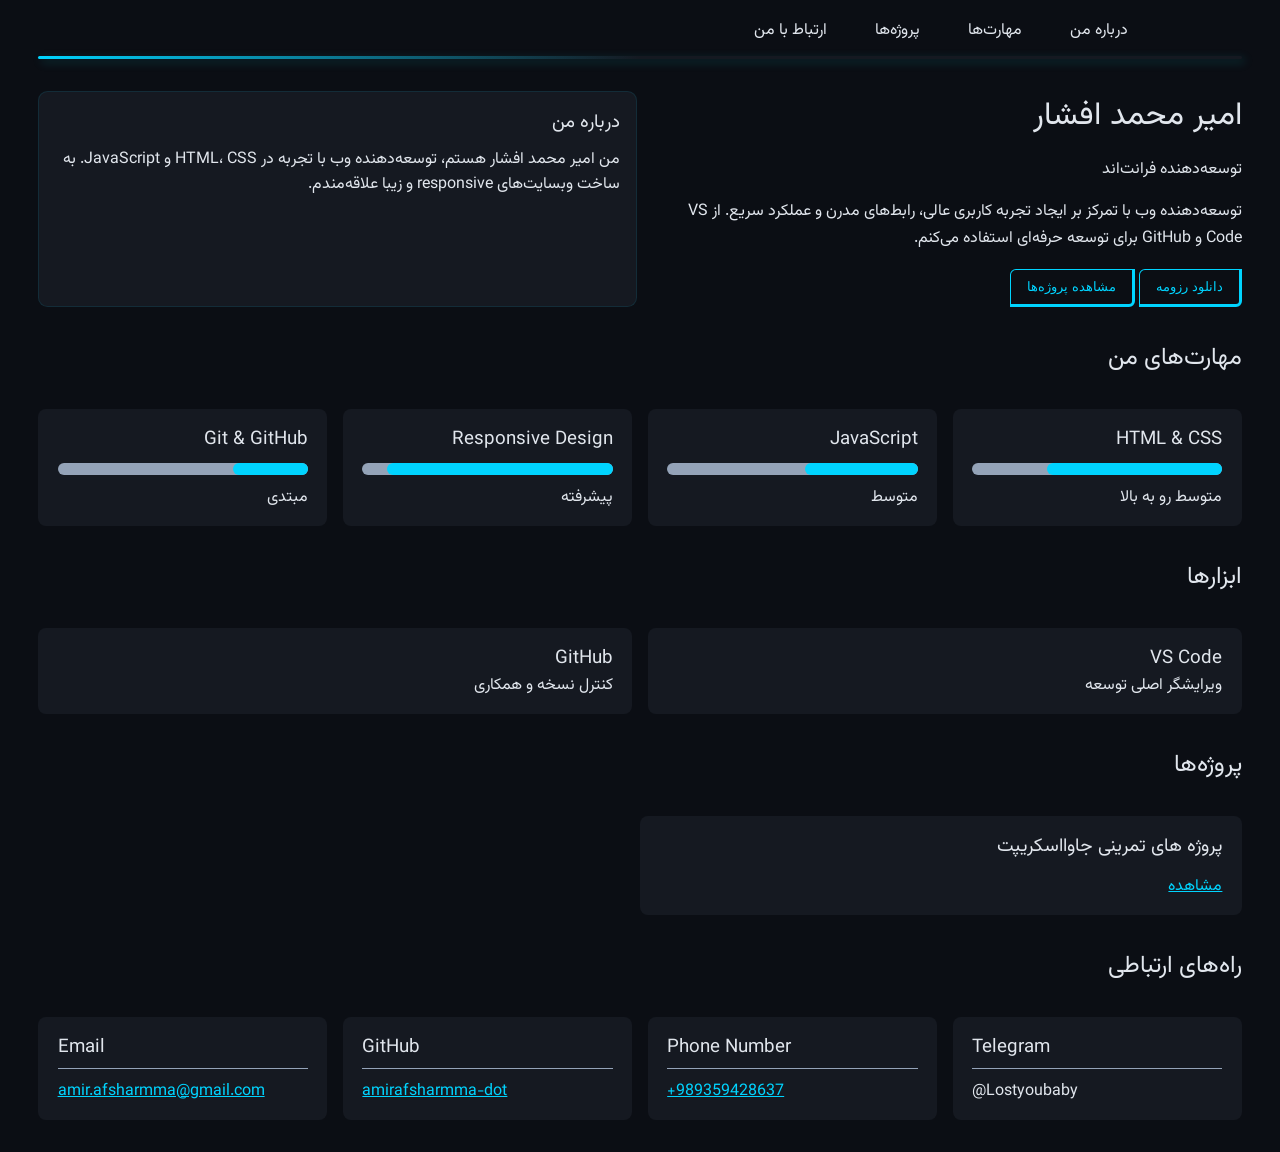
==== index.html @ 86a9af2e "Add files via upload" ====
<!doctype html>
<html lang="fa" dir="rtl">
  <head>
    <meta charset="UTF-8" />
    <meta name="viewport" content="width=device-width, initial-scale=1.0" />
    <title>امیر محمد افشار | توسعه‌دهنده وب</title>
    <link rel="stylesheet" href="./assets/css/style.css" />
    <link rel="stylesheet" href="./assets/fonts/fonts.css" />
  </head>
  <body>
    <nav>
      <div class="nav-container">
        <ul id="nav-menu">
          <a href="#about">
            <li class="nav-item about-me">
              درباره من
              <div class="nav-underline"></div>
            </li>
          </a>
          <a href="#skills">
            <li class="nav-item skill">
              مهارت‌ها
              <div class="nav-underline"></div>
            </li>
          </a>
          <a href="#projects">
            <li class="nav-item project">
              پروژه‌ها
              <div class="nav-underline"></div>
            </li>
          </a>
          <a href="#contact">
            <li class="nav-item contact">
              ارتباط با من
              <div class="nav-underline"></div>
            </li>
          </a>
        </ul>
      </div>
    </nav>

    <header id="header">
      <div class="hero-section">
        <div class="hero-text">
          <h1>امیر محمد افشار</h1>
          <p>توسعه‌دهنده فرانت‌اند</p>
          <p>
            توسعه‌دهنده وب با تمرکز بر ایجاد تجربه کاربری عالی، رابط‌های مدرن و
            عملکرد سریع. از VS Code و GitHub برای توسعه حرفه‌ای استفاده می‌کنم.
          </p>
        </div>
        <div class="hero-buttons">
          <a href="امیر محمد افشار _ توسعه_دهنده وب.pdf" download>
            <button>دانلود رزومه</button>
          </a>
          <a href="#projects">
            <button>مشاهده پروژه‌ها</button>
          </a>
        </div>
      </div>

      <div class="about-section" id="about">
        <h3>درباره من</h3>
        <p>
          من امیر محمد افشار هستم، توسعه‌دهنده وب با تجربه در HTML، CSS و
          JavaScript. به ساخت وبسایت‌های responsive و زیبا علاقه‌مندم.
        </p>
      </div>
    </header>

    <main>
      <div class="skills-section" id="skills">
        <h2>مهارت‌های من</h2>
        <div class="cards-container">
          <div class="skill-card">
            <h3>HTML & CSS</h3>
            <div class="progress-container">
              <div class="progress-bar"></div>
            </div>
            <p>متوسط رو به بالا</p>
          </div>

          <div class="skill-card">
            <h3>JavaScript</h3>
            <div class="progress-container">
              <div class="progress-bar"></div>
            </div>
            <p>متوسط</p>
          </div>

          <div class="skill-card">
            <h3>Responsive Design</h3>
            <div class="progress-container">
              <div class="progress-bar"></div>
            </div>
            <p>پیشرفته</p>
          </div>

          <div class="skill-card">
            <h3>Git & GitHub</h3>
            <div class="progress-container">
              <div class="progress-bar"></div>
            </div>
            <p>مبتدی</p>
          </div>
        </div>
      </div>

      <div class="tools-section">
        <h2>ابزارها</h2>
        <div class="cards-container">
          <div class="tool-card">
            <h3>VS Code</h3>
            <p>ویرایشگر اصلی توسعه</p>
          </div>

          <div class="tool-card">
            <h3>GitHub</h3>
            <p>کنترل نسخه و همکاری</p>
          </div>
        </div>
      </div>

      <div class="projects-section" id="projects">
        <h2>پروژه‌ها</h2>
        <!-- <div class="cards-container"> -->

        <div class="project-card">
          <h3>پروژه های تمرینی جاوااسکریپت</h3>
          <a href="./Page2.html" target="_blank">مشاهده</a>
        </div>
        <!-- </div> -->
      </div>
    </main>

    <footer id="contact">
      <h2>راه‌های ارتباطی</h2>

      <div class="footer-items">
        <div class="items-card">
          <h3>Telegram</h3>
          <p>@Lostyoubaby</p>
        </div>
        <div class="items-card">
          <h3>Phone Number</h3>
          <a href="tel:+989359428637">+989359428637</a>
        </div>
        <div class="items-card">
          <h3>GitHub</h3>
          <a href="https://github.com/amirafsharmma-dot" target="_blank"
            >amirafsharmma-dot</a>
        </div>
        <div class="items-card">
          <h3>Email</h3>
          <a href="mailto:amir.afsharmma@gmail.com">amir.afsharmma@gmail.com</a>
        </div>
      </div>
    </footer>

    <script src="assets/javascript/main.js"></script>
  </body>
</html>
---- assets/css/style.css ----
@import url(../fonts/fonts.css);

:root {
    /* رنگ‌های اصلی تم */
    --bg-color: #0B0E14;
    /* پس‌زمینه اصلی */
    --card-bg: #151921;
    /* پس‌زمینه کارت‌ها/بخش‌ها */

    /* رنگ بنفش جدید */
    --accent-color: #00D4FF;
    /* رنگ بنفش درخشان (جایگزین آبی قبلی) */

    /* رنگ‌های متن */
    --text-main: #E1E6ED;
    /* متن اصلی */
    --text-muted: #94A3B8;
    /* متن‌های فرعی */

    /* سایه‌ها و بوردرها */
    --card-border: rgba(0, 212, 255, 0.1);
    --shadow-glow: 0 4px 20px rgba(0, 0, 0, 0.3);
    --shadow-glow2: 3px 3px 10px rgba(0, 179, 188, 0.3);
}

* {
    margin: 0;
    padding: 0;
    box-sizing: border-box;
    font-weight: 400;
}

html {
    scroll-behavior: smooth;
    scroll-padding-top: 100px;
}

body {
    background-color: var(--bg-color);
    width: 94%;
    margin: 0 auto 2rem;
    color: var(--text-main);
    font-family: "Vazir";
}

a {
    text-decoration: none;
    color: var(--text-main);
}

li {
    list-style-type: none;
}

.animation {
    animation: sectionHighlight 1s ease;
}

@keyframes sectionHighlight {
    0% {
        opacity: 1;
        transform: translateY(0);
        /* transform: scale(1); */
    }

    50% {
        opacity: 0.7;
        transform: translateY(-20px);
        /* transform: scale(1.02); */
    }

    100% {
        opacity: 1;
        transform: translateY(0);
        /* transform: scale(1); */
    }
}

.nav-container {
    background: linear-gradient(90deg, var(--accent-color), var(--card-bg) 50%);
    box-shadow: var(--shadow-glow2);
    padding: .1rem 0;
    margin: 3.5rem 0 2rem;
    border-radius: 2px;
    position: relative;
}


#nav-menu {
    display: flex;
    gap: 3rem;

    position: absolute;
    bottom: .5rem;
    right: 25%;
    transform: translateX(50%);
}

.nav-container li {
    list-style-type: none;
    cursor: pointer;
}

.nav-underline {
    width: 0;
    height: 3px;
    border-radius: 6px;
    background-color: var(--accent-color);
    transition: all .6s ease;
    margin-top: 5px;
}

.nav-item.active {
    color: var(--accent-color);
    transition: all .6s ease;

}

.nav-item.active .nav-underline {
    width: 100%;
}

header {
    display: flex;
    gap: 2rem;
}

.about-section {
    padding: 1rem;
    border: 1px solid var(--card-border);
    background-color: var(--card-bg);
    border-radius: .6rem;
}

.about-section p {
    margin-top: 0.6rem;
    color: var(--text-main);
}

.hero-section {
    display: flex;
    flex-direction: column;
}

.hero-text p:nth-child(3) {
    line-height: 1.7;
}

.hero-text p:nth-child(2) {
    margin: 1rem 0;
}

.hero-buttons {
    margin: 1rem 0 0;
}

.hero-buttons button {
    background: none;
    padding: .6rem 1rem;
    color: var(--accent-color);
    border: 1px solid var(--accent-color);
    border-right: 3px solid var(--accent-color);
    border-bottom: 3px solid var(--accent-color);

    border-bottom-right-radius: 6px;
    border-top-left-radius: 6px;
    cursor: pointer;
}

.cards-container {
    display: flex;
    justify-content: center;
    gap: 2rem;
    margin: 1rem 0;
}

.skills-section h2,
.tools-section h2,
.projects-section h2 {
    margin: 2rem 0;
}

.skill-card,
.tool-card,
.project-card {
    background-color: var(--card-bg);
    padding: 1rem 1.2rem;
    border-radius: 8px;
    width: 100%;
}

.project-card {
    width: 50%;
}

.progress-container {
    background-color: var(--text-muted);
    border-radius: 8px;
    margin: .6rem 0;
    height: 12px;
}

.progress-bar {
    width: 0%;
    height: 100%;
    transition: width .8s ease-in-out .3s;
    background-color: var(--accent-color);
    border-radius: 8px;
}

.projects-section .project-card h3 {
    margin: 0 0 .8rem;
}

.project-card a {
    text-decoration: underline;
    color: var(--accent-color);
}

.cards-container {
    display: flex;
    gap: 1rem;
}

/* footer {
    margin: 0 1rem 2rem 0;
} */

footer h2 {
    margin: 2rem 0;
}

.footer-items {
    /* display: flex;
    justify-content: space-between; */
    /* gap: 3rem; */

    display: grid;
    grid-template-columns: repeat(4, 1fr);
    gap: 1rem;
}

.footer-items li {
    border: 2px solid var(--card-border);
    display: grid;
    grid-template-columns: repeat(5, 1fr);
    /* padding: .6rem .8rem; */
}

.items-card {
    background-color: var(--card-bg);
    padding: 1rem 1.2rem;
    border-radius: 8px;
    direction: ltr;
}

.items-card a {
    color: var(--accent-color);
    text-decoration: underline;
}

.items-card h3 {
    padding-bottom: .4rem;
    margin-bottom: .6rem;
    border-bottom: 1px solid var(--text-muted);
}

@media only screen and (max-width: 480px) {

    body {
        margin-bottom: 5rem;
    }

    #header {
        display: flex;
        flex-direction: column;
    }

    .cards-container {
        display: flex;
        flex-direction: column;
    }

    #contact {
        margin-bottom: 6rem;
    }

    .footer-items {
        display: flex;
        flex-direction: column;
    }

    #nav-menu {
        display: flex;
        gap: 1.4rem;
        position: fixed;
        border: 1px solid var(--accent-color);

        bottom: 2%;
        right: 50%;
        justify-content: center;
        /* transform: translateX(50%); */
        width: 90% !important;

        padding: 10px 0 3px;
        border-radius: 50px;
        z-index: 6;

        background: rgba(10, 10, 20, .2);
        backdrop-filter: blur(1rem);

        box-shadow: var(--shadow-glow2);
    }

    #nav-menu li {
        display: flex;
        align-items: center;
        flex-direction: column;
    }



}

@media only screen and (max-width: 768px) {
    body {
        margin-bottom: 2rem;
    }

    #nav-menu {
        display: flex;
        justify-content: center;
        /* position: relative; */
        right: 50%;

        width: 100%;
    }

    #header {
        display: flex;
        flex-direction: column;
    }

    .cards-container {
        display: flex;
        flex-direction: column;
    }

    .footer-items {
        display: flex;
        flex-direction: column;
    }

    .project-card {
        width: 100%;
    }
}
---- assets/fonts/fonts.css ----
@font-face {
    font-family: "vazir";
    src: url(./ttf/Vazirmatn-Thin.ttf), format(ttf);
    font-weight: 100;
}
@font-face {
    font-family: "vazir";
    src: url(./ttf/Vazirmatn-ExtraLight.ttf), format(ttf);
    font-weight: 200;
}
@font-face {
    font-family: "vazir";
    src: url(./ttf/Vazirmatn-Light.ttf), format(ttf);
    font-weight: 300;
}
@font-face {
    font-family: "vazir";
    src: url(./ttf/Vazirmatn-Regular.ttf), format(ttf);
    font-weight: 400;
}
@font-face {
    font-family: "vazir";
    src: url(./ttf/Vazirmatn-Medium.ttf), format(ttf);
    font-weight: 500;
}
@font-face {
    font-family: "vazir";
    src: url(./ttf/Vazirmatn-SemiBold.ttf), format(ttf);
    font-weight: 600;
}
@font-face {
    font-family: "vazir";
    src: url(./ttf/Vazirmatn-Bold.ttf), format(ttf);
    font-weight: 700;
}
@font-face {
    font-family: "vazir";
    src: url(./ttf/Vazirmatn-ExtraBold.ttf), format(ttf);
    font-weight: 800;
}
@font-face {
    font-family: "vazir";
    src: url(./ttf/Vazirmatn-Black.ttf), format(ttf);
    font-weight: 900;
}


@font-face {
    font-family: "vazir";
    src: url(./woff2/Vazirmatn-Thin.woff2), format(woff2);
    font-weight: 100;
}
@font-face {
    font-family: "vazir";
    src: url(./woff2/Vazirmatn-ExtraLight.woff2), format(woff2);
    font-weight: 200;
}
@font-face {
    font-family: "vazir";
    src: url(./woff2/Vazirmatn-Light.woff2), format(woff2);
    font-weight: 300;
}
@font-face {
    font-family: "vazir";
    src: url(./woff2/Vazirmatn-Regular.woff2), format(woff2);
    font-weight: 400;
}
@font-face {
    font-family: "vazir";
    src: url(./woff2/Vazirmatn-Medium.woff2), format(woff2);
    font-weight: 500;
}
@font-face {
    font-family: "vazir";
    src: url(./woff2/Vazirmatn-SemiBold.woff2), format(woff2);
    font-weight: 600;
}
@font-face {
    font-family: "vazir";
    src: url(./woff2/Vazirmatn-Bold.woff2), format(woff2);
    font-weight: 700;
}
@font-face {
    font-family: "vazir";
    src: url(./woff2/Vazirmatn-SemiBold.woff2), format(woff2);
    font-weight: 800;
}
@font-face {
    font-family: "vazir";
    src: url(./woff2/Vazirmatn-Black.woff2), format(woff2);
    font-weight: 900;
}
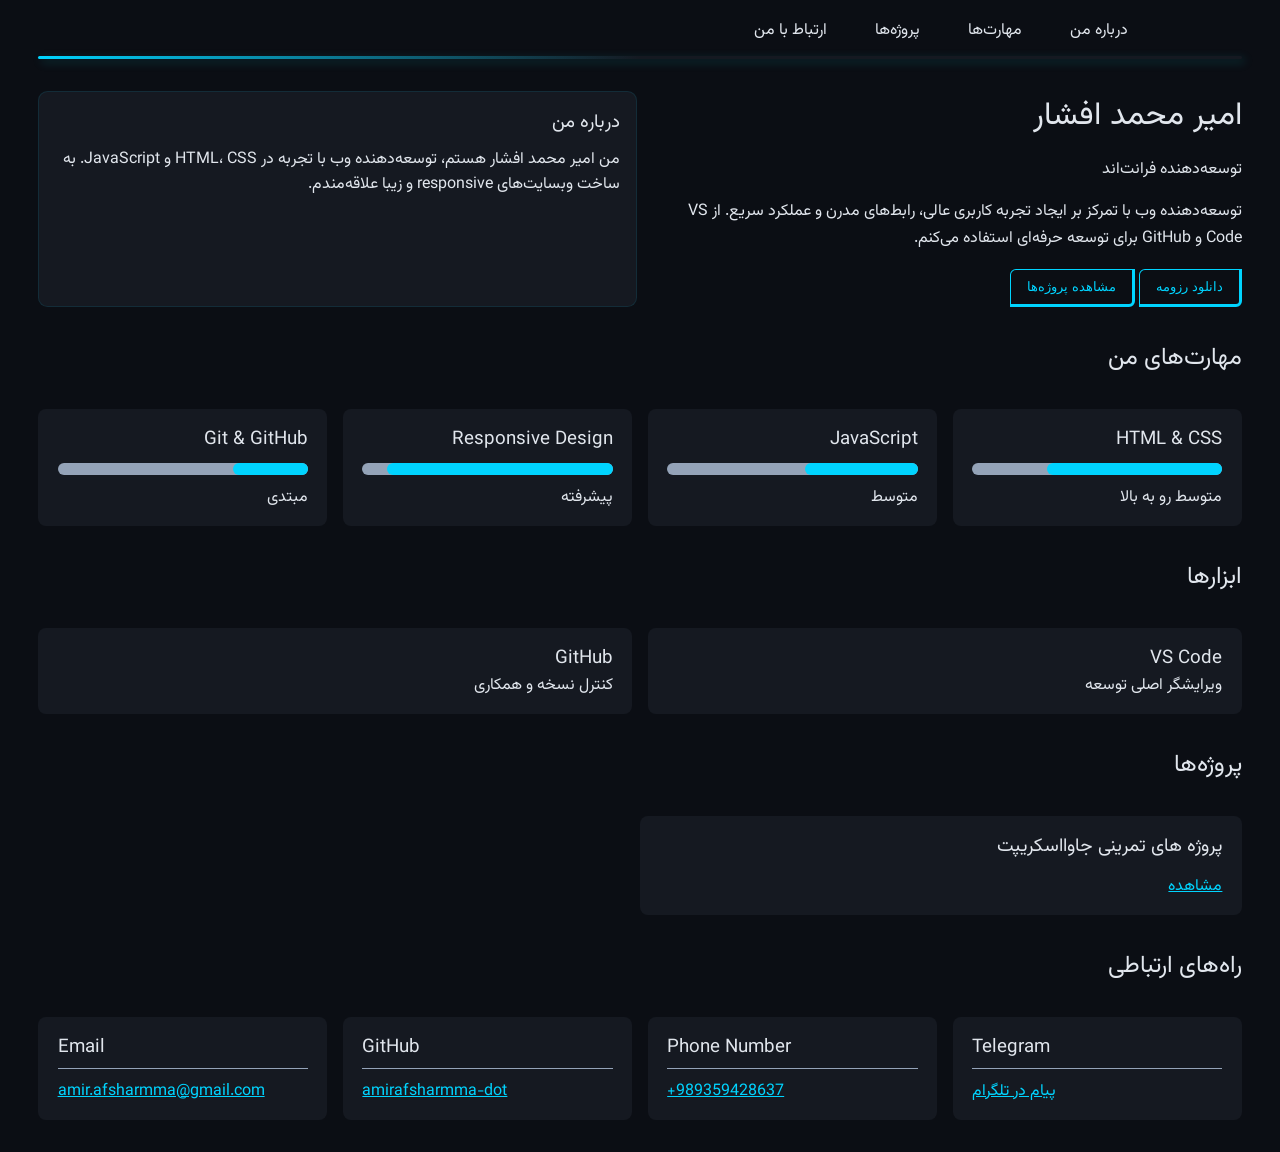
==== commit fca6b2d1: "Update index.html" ====
--- a/index.html
+++ b/index.html
@@ -139,7 +139,9 @@
       <div class="footer-items">
         <div class="items-card">
           <h3>Telegram</h3>
-          <p>@Lostyoubaby</p>
+          <a href="https://t.me/Lostyoubaby" target="_blank">
+            پیام در تلگرام
+          </a>
         </div>
         <div class="items-card">
           <h3>Phone Number</h3>
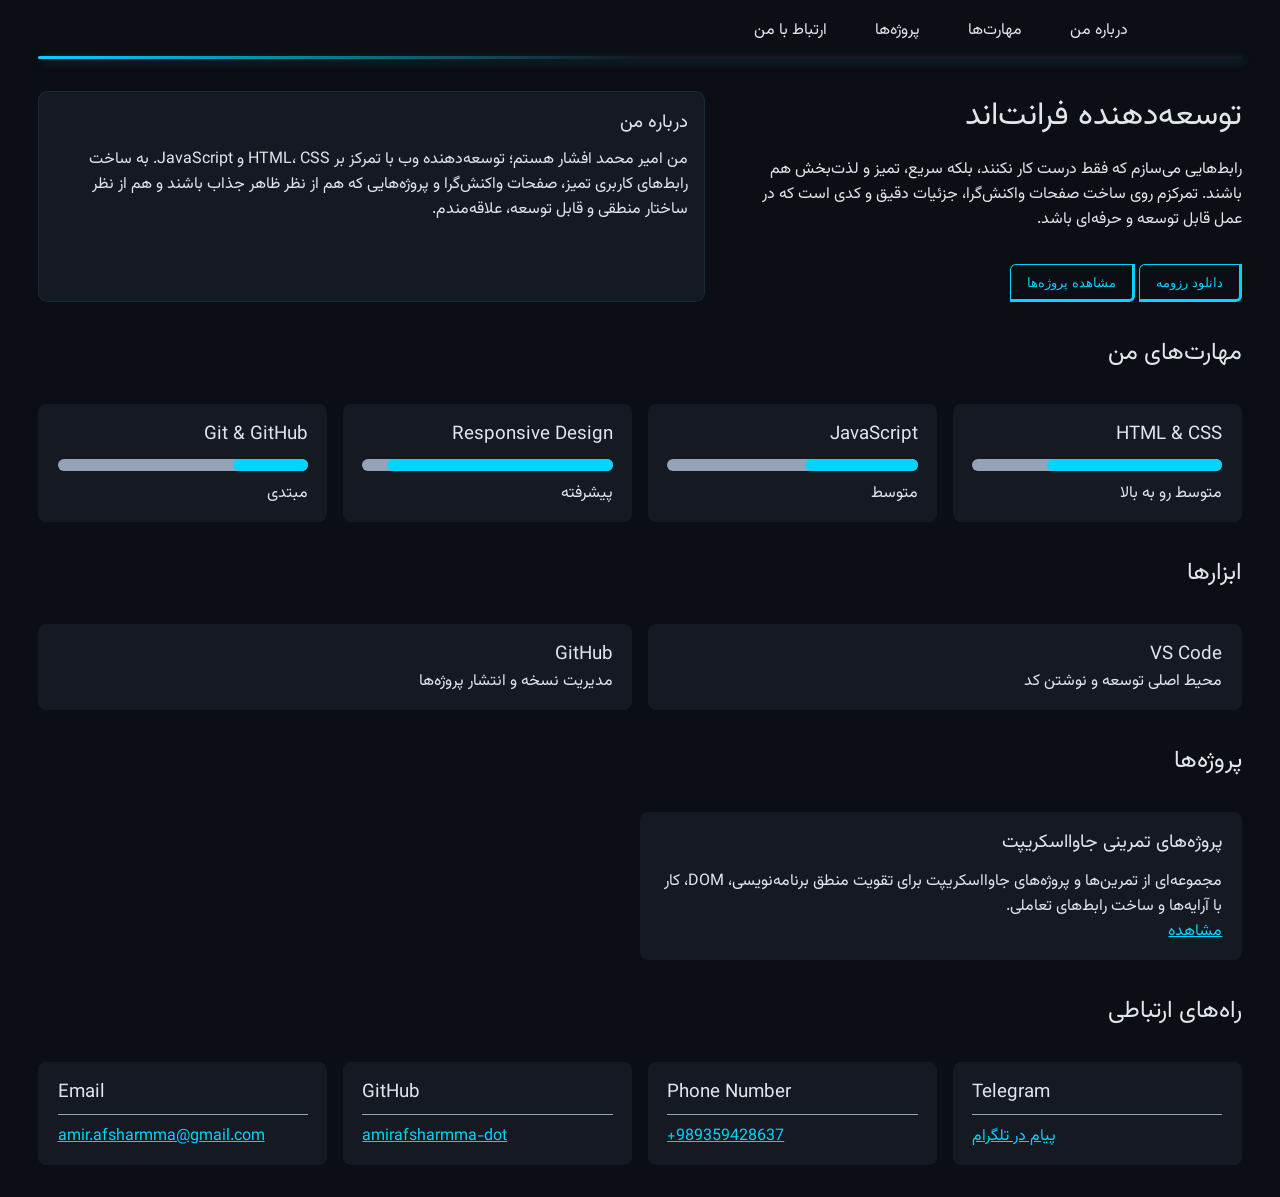
==== commit 5ff774a2: "Update index.html" ====
--- a/index.html
+++ b/index.html
@@ -3,38 +3,42 @@
   <head>
     <meta charset="UTF-8" />
     <meta name="viewport" content="width=device-width, initial-scale=1.0" />
-    <title>امیر محمد افشار | توسعه‌دهنده وب</title>
+    <title>امیر محمد افشار | توسعه‌دهنده فرانت‌اند</title>
     <link rel="stylesheet" href="./assets/css/style.css" />
     <link rel="stylesheet" href="./assets/fonts/fonts.css" />
+
+    <link rel="icon" type="image/png" href="./public/image/ChatGPT Image Jul 25, 2026, 03_38_56 PM.png" />
+    <link rel="apple-touch-icon" href="./public/image/ChatGPT Image Jul 25, 2026, 03_38_56 PM.png" />
+    <meta name="theme-color" content="#0f172a" />
   </head>
   <body>
     <nav>
       <div class="nav-container">
         <ul id="nav-menu">
-          <a href="#about">
-            <li class="nav-item about-me">
+          <li class="nav-item about-me">
+            <a href="#about">
               درباره من
               <div class="nav-underline"></div>
-            </li>
-          </a>
-          <a href="#skills">
-            <li class="nav-item skill">
+            </a>
+          </li>
+          <li class="nav-item skill">
+            <a href="#skills">
               مهارت‌ها
               <div class="nav-underline"></div>
-            </li>
-          </a>
-          <a href="#projects">
-            <li class="nav-item project">
+            </a>
+          </li>
+          <li class="nav-item project">
+            <a href="#projects">
               پروژه‌ها
               <div class="nav-underline"></div>
-            </li>
-          </a>
-          <a href="#contact">
-            <li class="nav-item contact">
+            </a>
+          </li>
+          <li class="nav-item contact">
+            <a href="#contact">
               ارتباط با من
               <div class="nav-underline"></div>
-            </li>
-          </a>
+            </a>
+          </li>
         </ul>
       </div>
     </nav>
@@ -42,13 +46,15 @@
     <header id="header">
       <div class="hero-section">
         <div class="hero-text">
-          <h1>امیر محمد افشار</h1>
-          <p>توسعه‌دهنده فرانت‌اند</p>
+          <h1>توسعه‌دهنده فرانت‌اند</h1>
+          <!-- <h1>امیر محمد افشار</h1> -->
           <p>
-            توسعه‌دهنده وب با تمرکز بر ایجاد تجربه کاربری عالی، رابط‌های مدرن و
-            عملکرد سریع. از VS Code و GitHub برای توسعه حرفه‌ای استفاده می‌کنم.
+            رابط‌هایی می‌سازم که فقط درست کار نکنند، بلکه سریع، تمیز و لذت‌بخش
+            هم باشند. تمرکزم روی ساخت صفحات واکنش‌گرا، جزئیات دقیق و کدی است که
+            در عمل قابل توسعه و حرفه‌ای باشد.
           </p>
         </div>
+
         <div class="hero-buttons">
           <a href="امیر محمد افشار _ توسعه_دهنده وب.pdf" download>
             <button>دانلود رزومه</button>
@@ -62,8 +68,10 @@
       <div class="about-section" id="about">
         <h3>درباره من</h3>
         <p>
-          من امیر محمد افشار هستم، توسعه‌دهنده وب با تجربه در HTML، CSS و
-          JavaScript. به ساخت وبسایت‌های responsive و زیبا علاقه‌مندم.
+          من امیر محمد افشار هستم؛ توسعه‌دهنده وب با تمرکز بر HTML، CSS و
+          JavaScript. به ساخت رابط‌های کاربری تمیز، صفحات واکنش‌گرا و پروژه‌هایی
+          که هم از نظر ظاهر جذاب باشند و هم از نظر ساختار منطقی و قابل توسعه،
+          علاقه‌مندم.
         </p>
       </div>
     </header>
@@ -111,25 +119,26 @@
         <div class="cards-container">
           <div class="tool-card">
             <h3>VS Code</h3>
-            <p>ویرایشگر اصلی توسعه</p>
+            <p>محیط اصلی توسعه و نوشتن کد</p>
           </div>
 
           <div class="tool-card">
             <h3>GitHub</h3>
-            <p>کنترل نسخه و همکاری</p>
+            <p>مدیریت نسخه و انتشار پروژه‌ها</p>
           </div>
         </div>
       </div>
 
       <div class="projects-section" id="projects">
         <h2>پروژه‌ها</h2>
-        <!-- <div class="cards-container"> -->
-
         <div class="project-card">
-          <h3>پروژه های تمرینی جاوااسکریپت</h3>
+          <h3>پروژه‌های تمرینی جاوااسکریپت</h3>
+          <p>
+            مجموعه‌ای از تمرین‌ها و پروژه‌های جاوااسکریپت برای تقویت منطق
+            برنامه‌نویسی، DOM، کار با آرایه‌ها و ساخت رابط‌های تعاملی.
+          </p>
           <a href="./Page2.html" target="_blank">مشاهده</a>
         </div>
-        <!-- </div> -->
       </div>
     </main>
 
@@ -139,19 +148,26 @@
       <div class="footer-items">
         <div class="items-card">
           <h3>Telegram</h3>
-          <a href="https://t.me/Lostyoubaby" target="_blank">
+          <a href="https://t.me/Lostyoubaby" target="_blank" rel="noreferrer">
             پیام در تلگرام
           </a>
         </div>
+
         <div class="items-card">
           <h3>Phone Number</h3>
           <a href="tel:+989359428637">+989359428637</a>
         </div>
+
         <div class="items-card">
           <h3>GitHub</h3>
-          <a href="https://github.com/amirafsharmma-dot" target="_blank"
-            >amirafsharmma-dot</a>
+          <a
+            href="https://github.com/amirafsharmma-dot"
+            target="_blank"
+            rel="noreferrer">
+            amirafsharmma-dot
+          </a>
         </div>
+
         <div class="items-card">
           <h3>Email</h3>
           <a href="mailto:amir.afsharmma@gmail.com">amir.afsharmma@gmail.com</a>
@@ -162,3 +178,4 @@
     <script src="assets/javascript/main.js"></script>
   </body>
 </html>
+
